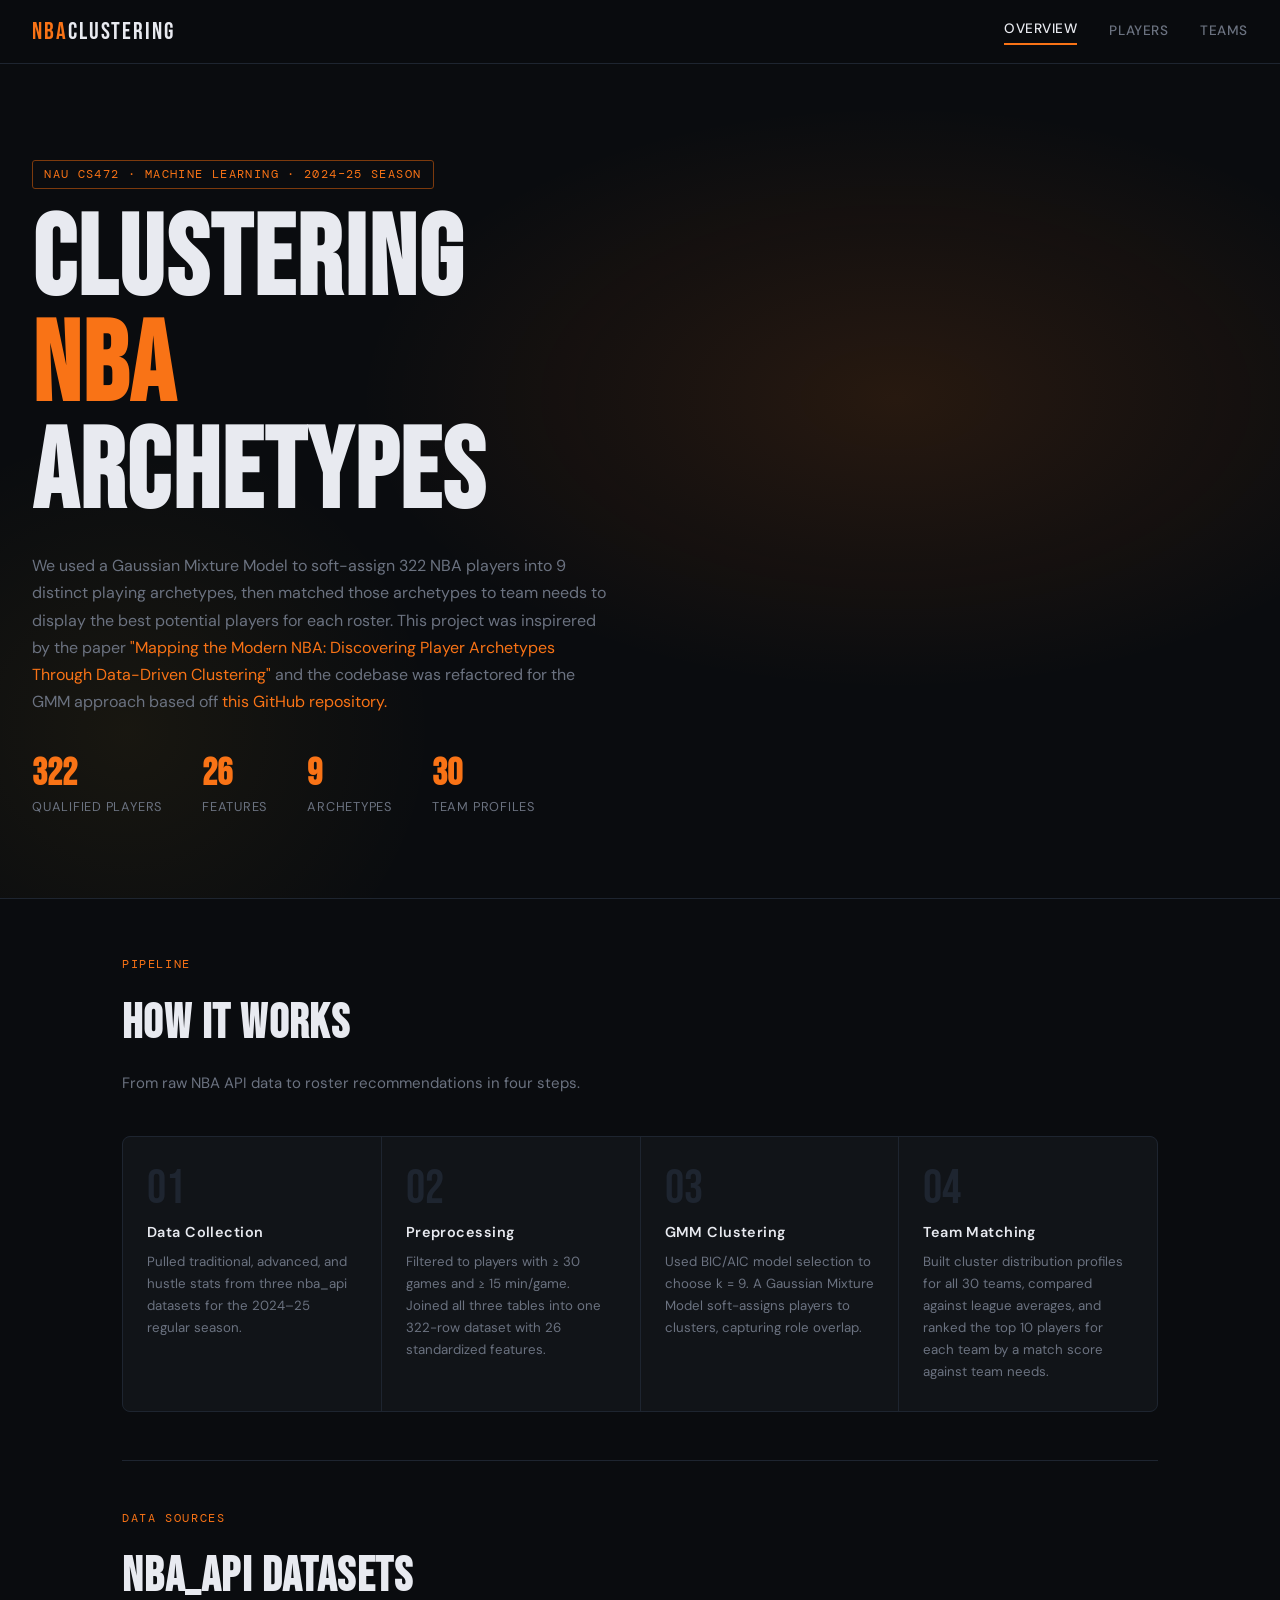
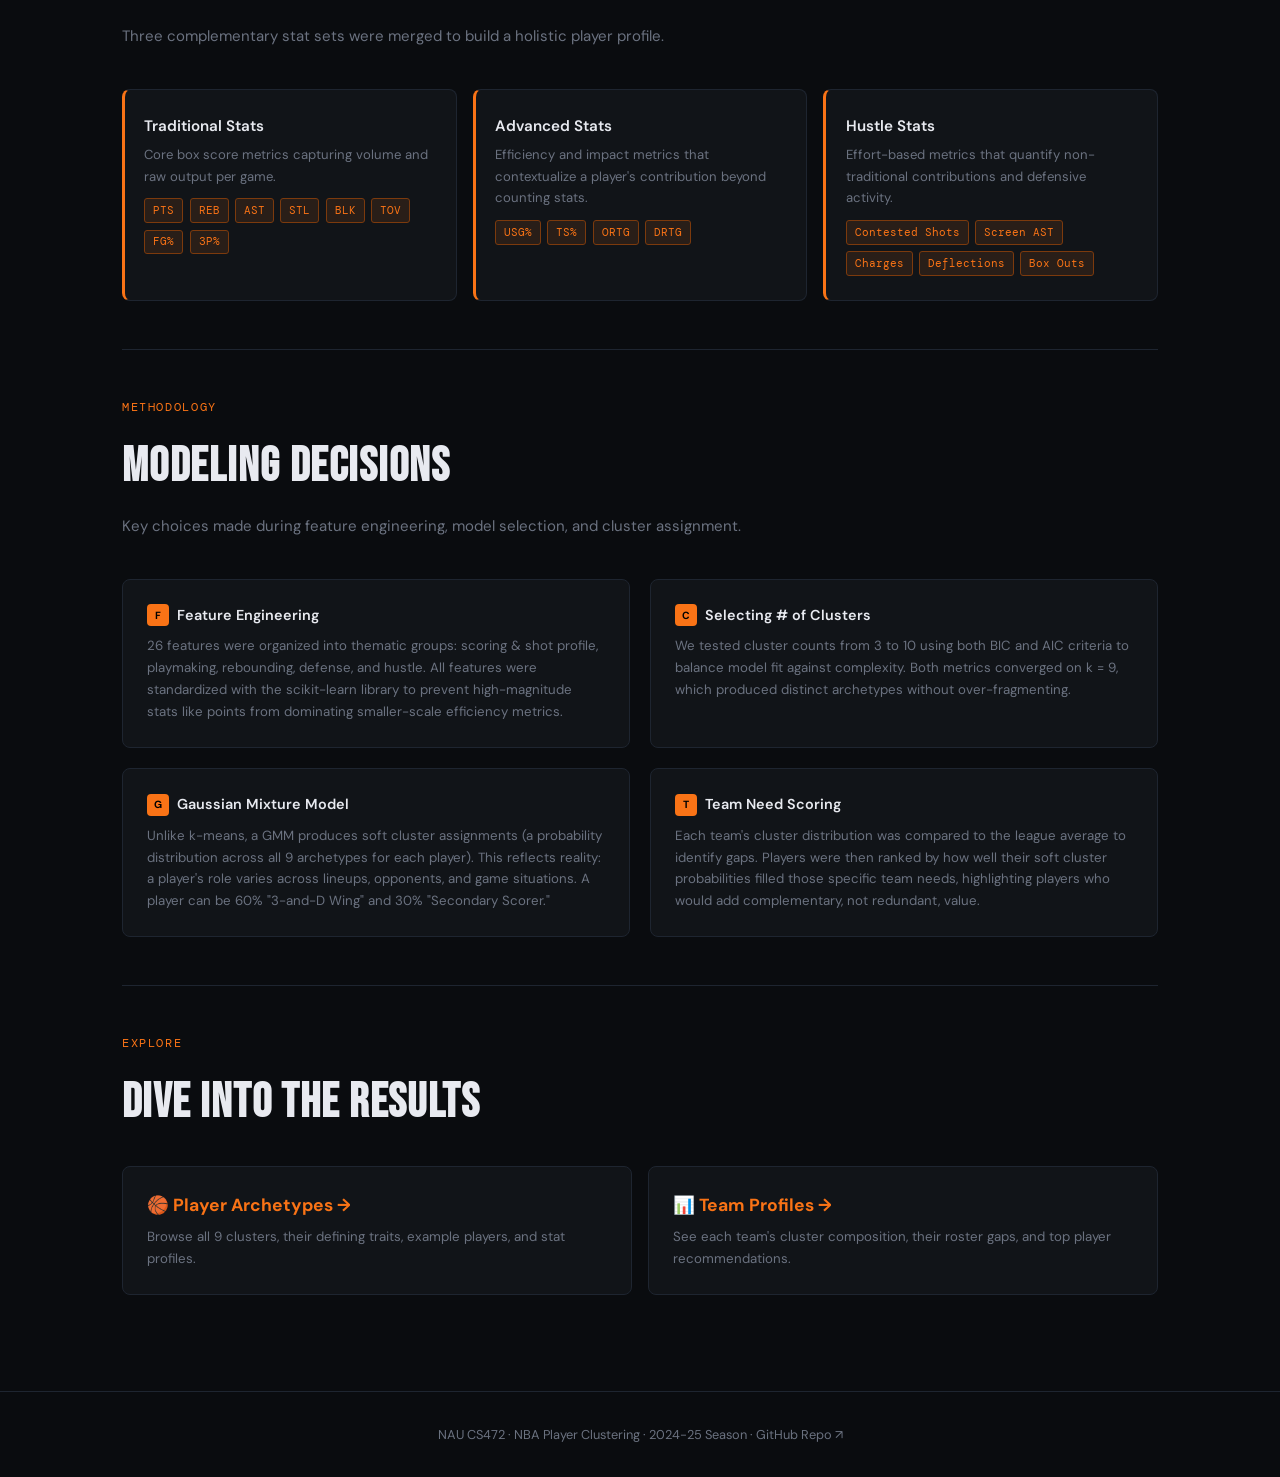
==== docs/index.html @ 8ed88660 "Added necessary GitHub pages .html files Added an index.html homepage breaking down our pipeline imp" ====
<!DOCTYPE html>
<html lang="en">

<head>
  <meta charset="UTF-8" />
  <meta name="viewport" content="width=device-width, initial-scale=1.0" />
  <title>NBA Player Clustering | NAU CS472</title>
  <link rel="stylesheet" href="style.css" />
</head>

<body>

  <!-- nav bar -->
  <nav>
    <div class="nav-logo">NBA<span>Clustering</span></div>
    <a href="index.html" class="active">Overview</a>
    <a href="players.html">Players</a>
    <a href="teams.html">Teams</a>
  </nav>

  <!-- header -->
  <section class="hero">
    <div class="hero-inner">
      <div class="hero-tag">NAU CS472 · Machine Learning · 2024–25 Season</div>
      <h1>Clustering<br><em>NBA</em><br>Archetypes</h1>
      <p class="hero-desc">
        We used a Gaussian Mixture Model to soft-assign 322 NBA players into
        9 distinct playing archetypes, then matched those archetypes to team
        needs to display the best potential players for each roster. This project
        was inspirered by the paper
        <a href="https://medium.com/@ccengiz/mapping-the-modern-nba-discovering-player-archetypes-through-data-driven-clustering-2452c295c3bc"
          target="_blank">
          "Mapping the Modern NBA: Discovering Player Archetypes Through Data-Driven Clustering"</a>
        and the codebase was refactored for the GMM approach based off
        <a href="https://github.com/CenkerCengiz/INST414/blob/main/M4.ipynb" target="_blank">
          this GitHub repository.</a>
      </p>
      <div class="hero-stats">
        <div class="hero-stat">
          <strong>322</strong>
          <span>Qualified Players</span>
        </div>
        <div class="hero-stat">
          <strong>26</strong>
          <span>Features</span>
        </div>
        <div class="hero-stat">
          <strong>9</strong>
          <span>Archetypes</span>
        </div>
        <div class="hero-stat">
          <strong>30</strong>
          <span>Team Profiles</span>
        </div>
      </div>
    </div>
  </section>

  <main class="page">

    <!-- data collection -->
    <div class="section-label">Pipeline</div>
    <h2 class="section-title">How It Works</h2>
    <p class="section-sub">
      From raw NBA API data to roster recommendations in four steps.
    </p>

    <div class="pipeline">
      <div class="pipeline-step">
        <div class="step-num">01</div>
        <h3>Data Collection</h3>
        <p>Pulled traditional, advanced, and hustle stats from three nba_api datasets for the 2024–25
          regular season.</p>
      </div>
      <div class="pipeline-step">
        <div class="step-num">02</div>
        <h3>Preprocessing</h3>
        <p>Filtered to players with ≥ 30 games and ≥ 15 min/game. Joined all three tables into one 322-row dataset with
          26 standardized features.</p>
      </div>
      <div class="pipeline-step">
        <div class="step-num">03</div>
        <h3>GMM Clustering</h3>
        <p>Used BIC/AIC model selection to choose k = 9. A Gaussian Mixture Model soft-assigns players to
          clusters, capturing role overlap.</p>
      </div>
      <div class="pipeline-step">
        <div class="step-num">04</div>
        <h3>Team Matching</h3>
        <p>Built cluster distribution profiles for all 30 teams, compared against league averages, and ranked
          the top 10 players for each team by a match score against team needs.</p>
      </div>
    </div>

    <hr class="divider" />

    <!-- api -->
    <div class="section-label">Data Sources</div>
    <h2 class="section-title">nba_api Datasets</h2>
    <p class="section-sub">Three complementary stat sets were merged to build a holistic player profile.</p>

    <div class="sources-grid">
      <div class="card source-card">
        <h3>Traditional Stats</h3>
        <p>Core box score metrics capturing volume and raw output per game.</p>
        <div class="tags">
          <span class="tag">PTS</span>
          <span class="tag">REB</span>
          <span class="tag">AST</span>
          <span class="tag">STL</span>
          <span class="tag">BLK</span>
          <span class="tag">TOV</span>
          <span class="tag">FG%</span>
          <span class="tag">3P%</span>
        </div>
      </div>
      <div class="card source-card">
        <h3>Advanced Stats</h3>
        <p>Efficiency and impact metrics that contextualize a player's contribution beyond counting stats.</p>
        <div class="tags">
          <span class="tag">USG%</span>
          <span class="tag">TS%</span>
          <span class="tag">ORTG</span>
          <span class="tag">DRTG</span>
        </div>
      </div>
      <div class="card source-card">
        <h3>Hustle Stats</h3>
        <p>Effort-based metrics that quantify non-traditional contributions and defensive activity.</p>
        <div class="tags">
          <span class="tag">Contested Shots</span>
          <span class="tag">Screen AST</span>
          <span class="tag">Charges</span>
          <span class="tag">Deflections</span>
          <span class="tag">Box Outs</span>
        </div>
      </div>
    </div>

    <hr class="divider" />

    <!-- modeling -->
    <div class="section-label">Methodology</div>
    <h2 class="section-title">Modeling Decisions</h2>
    <p class="section-sub">Key choices made during feature engineering, model selection, and cluster assignment.</p>

    <div class="method-grid">
      <div class="card method-card">
        <h3><span class="icon">F</span> Feature Engineering</h3>
        <p>
          26 features were organized into thematic groups: scoring & shot profile,
          playmaking, rebounding, defense, and hustle. All features were
          standardized with the scikit-learn library to prevent
          high-magnitude stats like points from dominating smaller-scale
          efficiency metrics.
        </p>
      </div>
      <div class="card method-card">
        <h3><span class="icon">C</span> Selecting # of Clusters</h3>
        <p>
          We tested cluster counts from 3 to 10 using both BIC and AIC criteria
          to balance model fit against complexity. Both metrics converged
          on k = 9, which produced distinct archetypes without
          over-fragmenting.
        </p>
      </div>
      <div class="card method-card">
        <h3><span class="icon">G</span> Gaussian Mixture Model</h3>
        <p>
          Unlike k-means, a GMM produces soft cluster assignments (a probability
          distribution across all 9 archetypes for each player). This reflects
          reality: a player's role varies across lineups, opponents, and game
          situations. A player can be 60% "3-and-D Wing" and 30% "Secondary Scorer."
        </p>
      </div>
      <div class="card method-card">
        <h3><span class="icon">T</span> Team Need Scoring</h3>
        <p>
          Each team's cluster distribution was compared to the league average to
          identify gaps. Players were then ranked by how well their soft cluster
          probabilities filled those specific team needs, highlighting players who
          would add complementary, not redundant, value.
        </p>
      </div>
    </div>

    <hr class="divider" />

    <!-- other pages -->
    <div class="section-label">Explore</div>
    <h2 class="section-title">Dive Into the Results</h2>
    <div class="sources-grid" style="margin-top:1.5rem;">
      <a href="players.html" style="text-decoration:none;">
        <div class="card" style="cursor:pointer;">
          <h3 style="margin-bottom:.4rem;">🏀 Player Archetypes →</h3>
          <p style="font-size:.83rem;color:var(--muted);">
            Browse all 9 clusters, their defining traits, example players, and stat profiles.
          </p>
        </div>
      </a>
      <a href="teams.html" style="text-decoration:none;">
        <div class="card" style="cursor:pointer;">
          <h3 style="margin-bottom:.4rem;">📊 Team Profiles →</h3>
          <p style="font-size:.83rem;color:var(--muted);">
            See each team's cluster composition, their roster gaps, and top player recommendations.
          </p>
        </div>
      </a>
    </div>

  </main>

  <footer>
    NAU CS472 · NBA Player Clustering · 2024-25 Season ·
    <a href="https://github.com/dr3w-mg/CS472-NBA-Clustering" target="_blank">GitHub Repo ↗</a>
  </footer>

</body>

</html>
---- docs/style.css ----
@import url('https://fonts.googleapis.com/css2?family=Bebas+Neue&family=DM+Sans:wght@300;400;500;600&family=DM+Mono:wght@400;500&display=swap');

/* constants */
:root {
  --bg: #0a0c0f;
  --bg-card: #111418;
  --bg-hover: #181d24;
  --border: #1e2530;
  --orange: #f97316;
  --orange-dim: #7c3a0d;
  --gold: #fbbf24;
  --purple: #6f24fb;
  --teal: #24c9fb;
  --text: #e8eaf0;
  --muted: #6b7280;
  --subtle: #374151;
  --nav-h: 64px;
}

/* reset */
*,
*::before,
*::after {
  box-sizing: border-box;
  margin: 0;
  padding: 0;
}

html {
  scroll-behavior: smooth;
}

body {
  background: var(--bg);
  color: var(--text);
  font-family: 'DM Sans', sans-serif;
  font-size: 15px;
  line-height: 1.65;
  min-height: 100vh;
}

a {
  color: var(--orange);
  text-decoration: none;
}

a:hover {
  text-decoration: underline;
}

img {
  max-width: 100%;
  display: block;
}

/* nav bar */
nav {
  position: sticky;
  top: 0;
  z-index: 100;
  height: var(--nav-h);
  background: rgba(10, 12, 15, 0.92);
  backdrop-filter: blur(12px);
  border-bottom: 1px solid var(--border);
  display: flex;
  align-items: center;
  padding: 0 2rem;
  gap: 2rem;
}

.nav-logo {
  font-family: 'Bebas Neue', sans-serif;
  font-size: 1.5rem;
  letter-spacing: .08em;
  color: var(--orange);
  white-space: nowrap;
  margin-right: auto;
}

.nav-logo span {
  color: var(--text);
}

nav a {
  font-size: .85rem;
  font-weight: 500;
  letter-spacing: .04em;
  color: var(--muted);
  text-transform: uppercase;
  transition: color .2s;
}

nav a:hover,
nav a.active {
  color: var(--text);
  text-decoration: none;
}

nav a.active {
  border-bottom: 2px solid var(--orange);
  padding-bottom: 2px;
}

.nav-csv {
  margin-left: auto;
  display: flex;
  gap: .75rem;
}

.csv-btn {
  font-family: 'DM Mono', monospace;
  font-size: .72rem;
  background: transparent;
  border: 1px solid var(--border);
  color: var(--muted);
  padding: .3rem .7rem;
  border-radius: 4px;
  transition: all .2s;
}

.csv-btn:hover {
  border-color: var(--orange);
  color: var(--orange);
  text-decoration: none;
}

/* header */
.hero {
  position: relative;
  padding: 6rem 2rem 5rem;
  overflow: hidden;
  border-bottom: 1px solid var(--border);
}

.hero::before {
  content: '';
  position: absolute;
  inset: 0;
  background:
    radial-gradient(ellipse 60% 50% at 70% 40%, rgba(249, 115, 22, .12) 0%, transparent 70%),
    radial-gradient(ellipse 40% 60% at 10% 80%, rgba(251, 191, 36, .06) 0%, transparent 60%);
  pointer-events: none;
}

.hero-inner {
  max-width: 900px;
  position: relative;
}

.hero-tag {
  display: inline-block;
  font-family: 'DM Mono', monospace;
  font-size: .72rem;
  letter-spacing: .12em;
  color: var(--orange);
  text-transform: uppercase;
  border: 1px solid var(--orange-dim);
  padding: .25rem .7rem;
  border-radius: 3px;
  margin-bottom: 1.25rem;
}

.hero h1 {
  font-family: 'Bebas Neue', sans-serif;
  font-size: clamp(3.5rem, 9vw, 7rem);
  line-height: .95;
  letter-spacing: .02em;
  color: var(--text);
  margin-bottom: 1.5rem;
}

.hero h1 em {
  font-style: normal;
  color: var(--orange);
}

.hero-desc {
  max-width: 580px;
  color: var(--muted);
  font-size: 1rem;
  line-height: 1.7;
  margin-bottom: 2.5rem;
}

.hero-stats {
  display: flex;
  gap: 2.5rem;
  flex-wrap: wrap;
}

.hero-stat strong {
  display: block;
  font-family: 'Bebas Neue', sans-serif;
  font-size: 2.4rem;
  color: var(--orange);
  line-height: 1;
}

.hero-stat span {
  font-size: .8rem;
  color: var(--muted);
  text-transform: uppercase;
  letter-spacing: .06em;
}

/* page layout */
.page {
  max-width: 1100px;
  margin: 0 auto;
  padding: 3.5rem 2rem 6rem;
}

.section-label {
  font-family: 'DM Mono', monospace;
  font-size: .72rem;
  letter-spacing: .14em;
  color: var(--orange);
  text-transform: uppercase;
  margin-bottom: .6rem;
}

.section-title {
  font-family: 'Bebas Neue', sans-serif;
  font-size: clamp(2rem, 4vw, 3rem);
  letter-spacing: .03em;
  margin-bottom: .5rem;
}

.section-sub {
  color: var(--muted);
  max-width: 620px;
  margin-bottom: 2.5rem;
}

/* cards */
.card {
  background: var(--bg-card);
  border: 1px solid var(--border);
  border-radius: 8px;
  padding: 1.5rem;
  transition: border-color .2s, background .2s;
}

.card:hover {
  border-color: var(--subtle);
  background: var(--bg-hover);
}

/* pipeline steps */
.pipeline {
  display: grid;
  grid-template-columns: repeat(auto-fit, minmax(220px, 1fr));
  gap: 1px;
  background: var(--border);
  border: 1px solid var(--border);
  border-radius: 8px;
  overflow: hidden;
  margin-top: 2rem;
}

.pipeline-step {
  background: var(--bg-card);
  padding: 1.75rem 1.5rem;
  transition: background .2s;
}

.pipeline-step:hover {
  background: var(--bg-hover);
}

.step-num {
  font-family: 'Bebas Neue', sans-serif;
  font-size: 3rem;
  color: var(--border);
  line-height: 1;
  margin-bottom: .5rem;
}

.pipeline-step h3 {
  font-size: .9rem;
  font-weight: 600;
  letter-spacing: .03em;
  margin-bottom: .4rem;
}

.pipeline-step p {
  font-size: .83rem;
  color: var(--muted);
}

/* api sources */
.sources-grid {
  display: grid;
  grid-template-columns: repeat(auto-fit, minmax(260px, 1fr));
  gap: 1rem;
  margin-top: 2rem;
}

.source-card {
  border-left: 3px solid var(--orange);
  padding-left: 1.2rem;
}

.source-card h3 {
  font-size: .95rem;
  font-weight: 600;
  margin-bottom: .3rem;
}

.source-card p {
  font-size: .82rem;
  color: var(--muted);
}

.source-card .tags {
  display: flex;
  flex-wrap: wrap;
  gap: .4rem;
  margin-top: .7rem;
}

.tag {
  font-family: 'DM Mono', monospace;
  font-size: .68rem;
  background: rgba(249, 115, 22, .1);
  color: var(--orange);
  border: 1px solid var(--orange-dim);
  padding: .15rem .5rem;
  border-radius: 3px;
}

/* methodology grid */
.method-grid {
  display: grid;
  grid-template-columns: 1fr 1fr;
  gap: 1.25rem;
  margin-top: 2rem;
}

@media (max-width: 640px) {
  .method-grid {
    grid-template-columns: 1fr;
  }
}

.method-card h3 {
  font-size: .9rem;
  font-weight: 600;
  margin-bottom: .5rem;
  display: flex;
  align-items: center;
  gap: .5rem;
}

.method-card h3 .icon {
  width: 22px;
  height: 22px;
  background: var(--orange);
  border-radius: 4px;
  display: flex;
  align-items: center;
  justify-content: center;
  font-size: .65rem;
  color: #000;
  font-weight: 700;
}

.method-card p {
  font-size: .83rem;
  color: var(--muted);
}

/* player cluster grid */
.cluster-grid {
  display: grid;
  grid-template-columns: repeat(auto-fill, minmax(300px, 1fr));
  gap: 1rem;
}

.cluster-card {
  position: relative;
  overflow: hidden;
}

.cluster-card::after {
  content: attr(data-num);
  position: absolute;
  top: -10px;
  right: 10px;
  font-family: 'Bebas Neue', sans-serif;
  font-size: 5rem;
  color: rgba(255, 255, 255, .03);
  line-height: 1;
  pointer-events: none;
}

.cluster-header {
  display: flex;
  align-items: flex-start;
  gap: 1rem;
  margin-bottom: 1rem;
}

.cluster-num {
  flex-shrink: 0;
  width: 36px;
  height: 36px;
  border-radius: 50%;
  background: var(--orange);
  color: #000;
  font-family: 'Bebas Neue', sans-serif;
  font-size: 1.1rem;
  display: flex;
  align-items: center;
  justify-content: center;
}

.cluster-title {
  font-weight: 600;
  font-size: .95rem;
}

.cluster-sub {
  font-size: .78rem;
  color: var(--muted);
}

.cluster-traits {
  display: flex;
  flex-wrap: wrap;
  gap: .4rem;
  margin-bottom: 1rem;
}

.trait {
  font-size: .72rem;
  background: rgba(255, 255, 255, .05);
  border: 1px solid var(--border);
  color: var(--muted);
  padding: .15rem .55rem;
  border-radius: 3px;
}

.cluster-bar-row {
  margin-bottom: .45rem;
}

.cluster-bar-label {
  display: flex;
  justify-content: space-between;
  font-size: .75rem;
  color: var(--muted);
  margin-bottom: .2rem;
}

.cluster-bar-track {
  height: 4px;
  background: var(--border);
  border-radius: 99px;
  overflow: hidden;
}

.cluster-bar-fill {
  height: 100%;
  background: var(--orange);
  border-radius: 99px;
  transition: width .6s ease;
}

.cluster-bar-fill.gold {
  background: var(--gold);
}

.cluster-bar-fill.teal {
  background: var(--teal);
}

.cluster-bar-fill.purple {
  background: var(--purple);
}

.cluster-players {
  margin-top: 1rem;
  padding-top: 1rem;
  border-top: 1px solid var(--border);
}

.cluster-players-label {
  font-size: .7rem;
  letter-spacing: .08em;
  text-transform: uppercase;
  color: var(--muted);
  margin-bottom: .5rem;
  font-family: 'DM Mono', monospace;
}

.player-pill {
  display: inline-block;
  font-size: .78rem;
  color: var(--text);
  background: var(--bg);
  border: 1px solid var(--border);
  padding: .2rem .6rem;
  border-radius: 4px;
  margin: .2rem .2rem 0 0;
}

/* team grid */
.team-intro {
  display: grid;
  grid-template-columns: 1fr 1fr;
  gap: 1.25rem;
  margin-bottom: 2.5rem;
}

@media (max-width: 640px) {
  .team-intro {
    grid-template-columns: 1fr;
  }
}

.dist-bar {
  margin-bottom: .6rem;
}

.dist-label {
  display: flex;
  justify-content: space-between;
  font-size: .75rem;
  color: var(--muted);
  margin-bottom: .25rem;
}

.dist-track {
  height: 6px;
  background: var(--border);
  border-radius: 99px;
  overflow: hidden;
  display: flex;
  gap: 1px;
}

.dist-seg {
  height: 100%;
}

/* recommendations table */
.rec-table-wrap {
  overflow-x: auto;
  margin-top: 2rem;
}

table {
  width: 100%;
  border-collapse: collapse;
  font-size: .83rem;
}

thead th {
  text-align: left;
  font-family: 'DM Mono', monospace;
  font-size: .7rem;
  letter-spacing: .1em;
  text-transform: uppercase;
  color: var(--muted);
  border-bottom: 1px solid var(--border);
  padding: .6rem 1rem;
}

tbody tr {
  border-bottom: 1px solid var(--border);
  transition: background .15s;
}

tbody tr:hover {
  background: var(--bg-hover);
}

tbody td {
  padding: .65rem 1rem;
}

.match-score {
  display: inline-block;
  font-family: 'DM Mono', monospace;
  font-size: .78rem;
  font-weight: 550;
  padding: .15rem .55rem;
  border-radius: 3px;
}

.match {
  color: #e8eaf0;
  font-size: .78rem;
}

/* footer */
footer {
  border-top: 1px solid var(--border);
  padding: 2rem;
  text-align: center;
  font-size: .8rem;
  color: var(--muted);
}

footer a {
  color: var(--muted);
}

footer a:hover {
  color: var(--orange);
}

/* divider */
.divider {
  border: none;
  border-top: 1px solid var(--border);
  margin: 3rem 0;
}

/* responsive nav */
@media (max-width: 600px) {
  .nav-csv {
    display: none;
  }

  .hero-stats {
    gap: 1.5rem;
  }
}
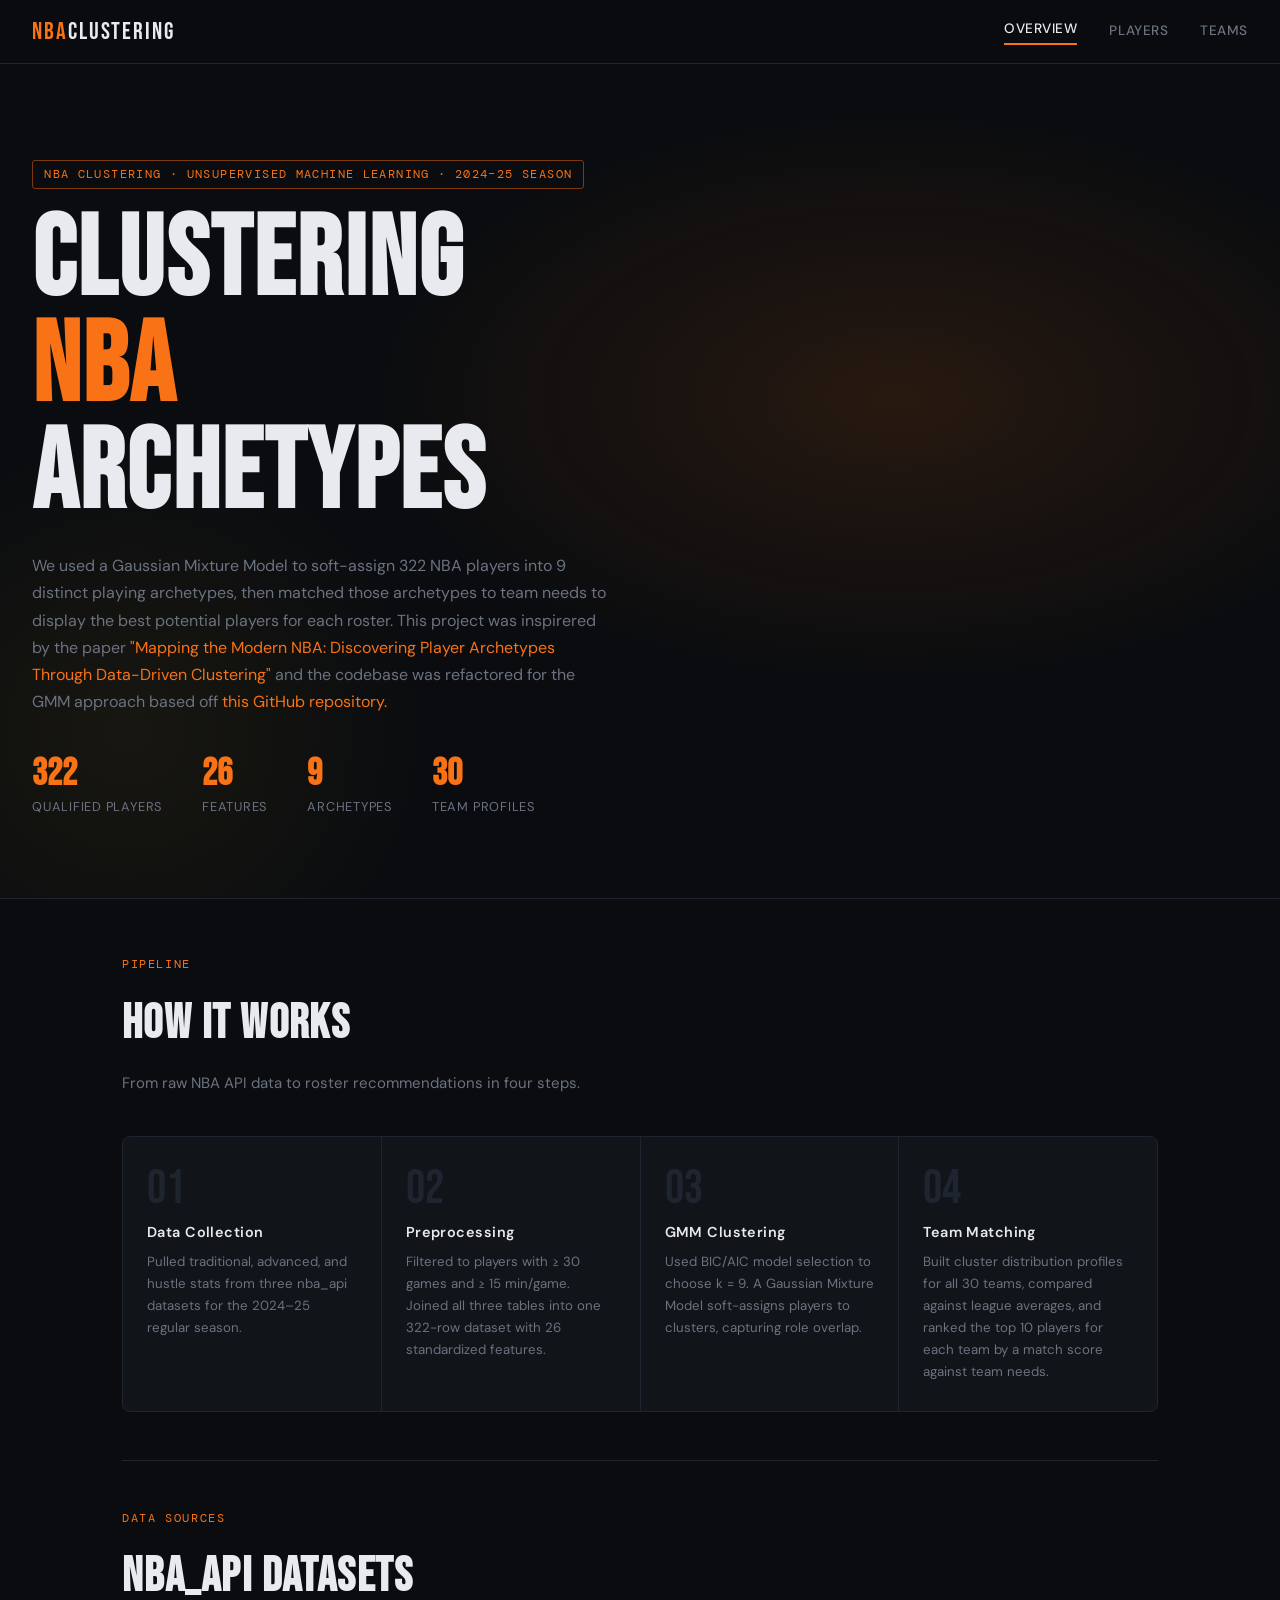
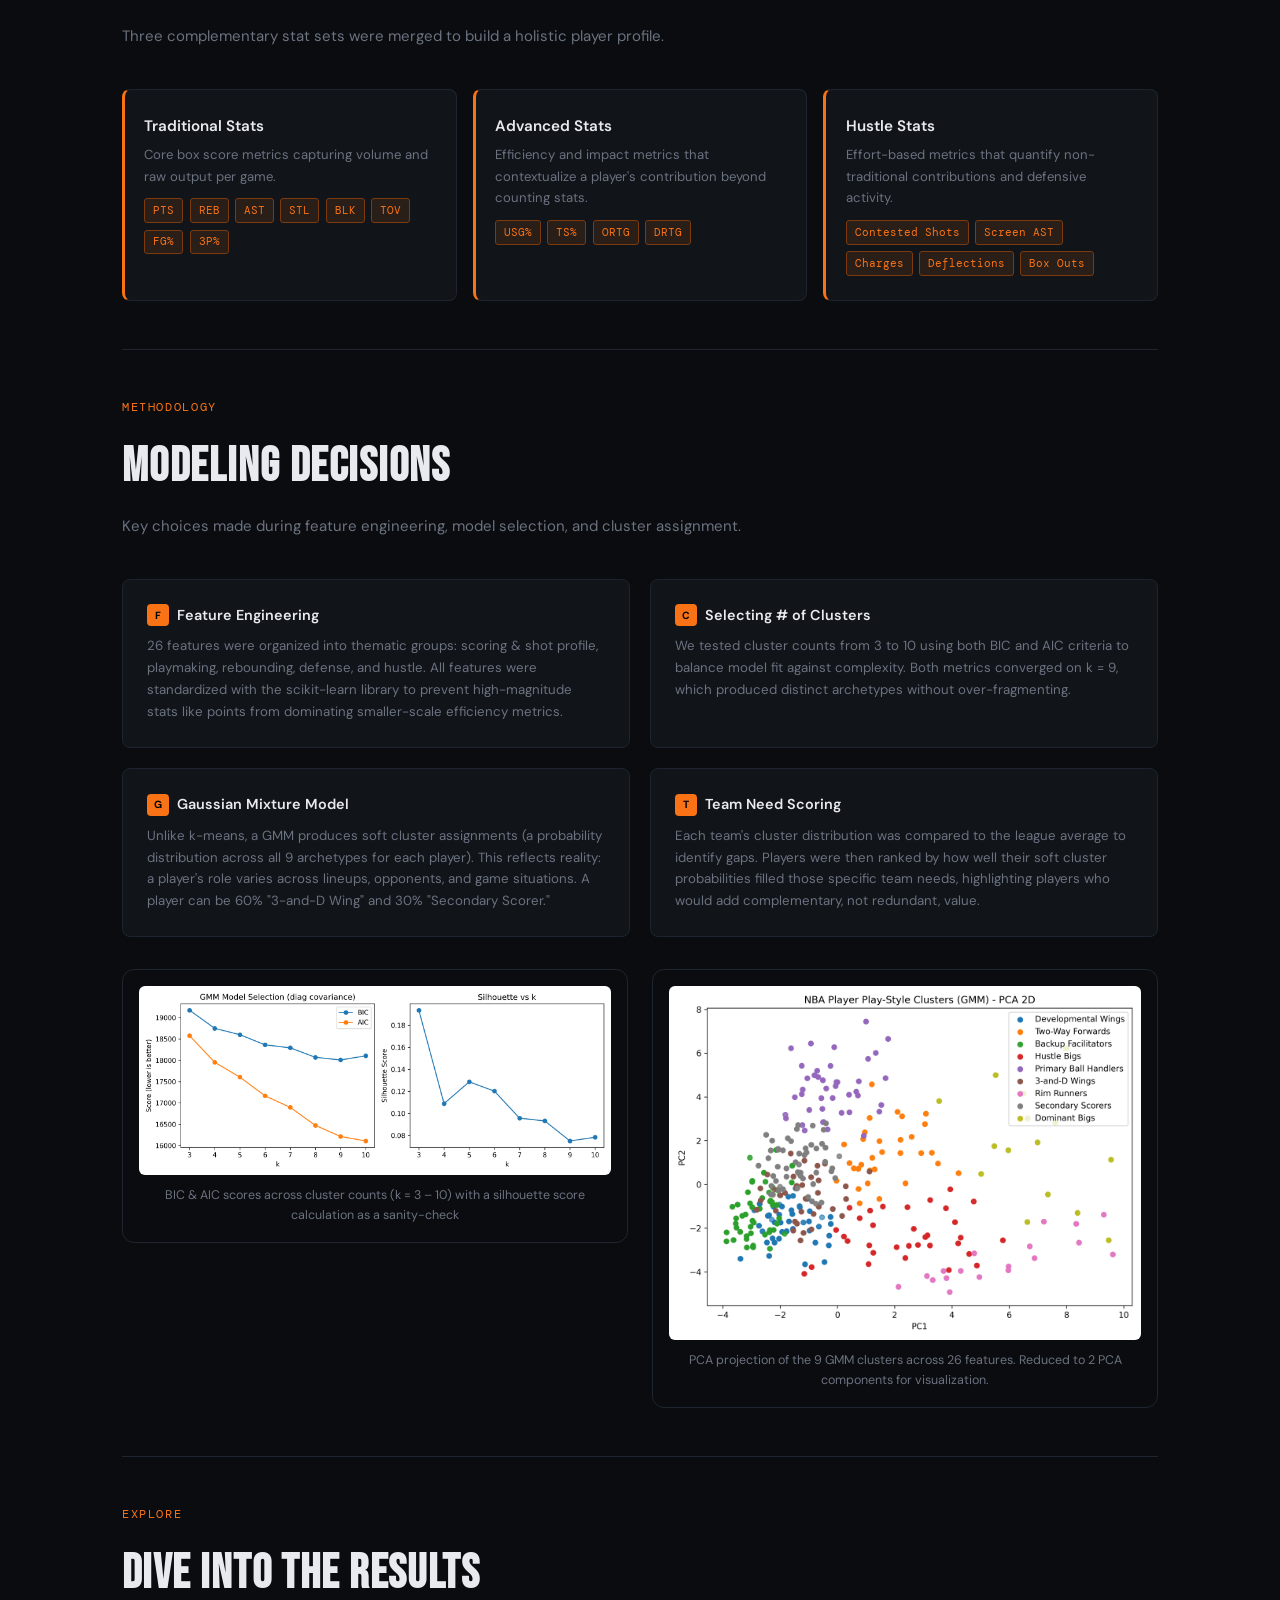
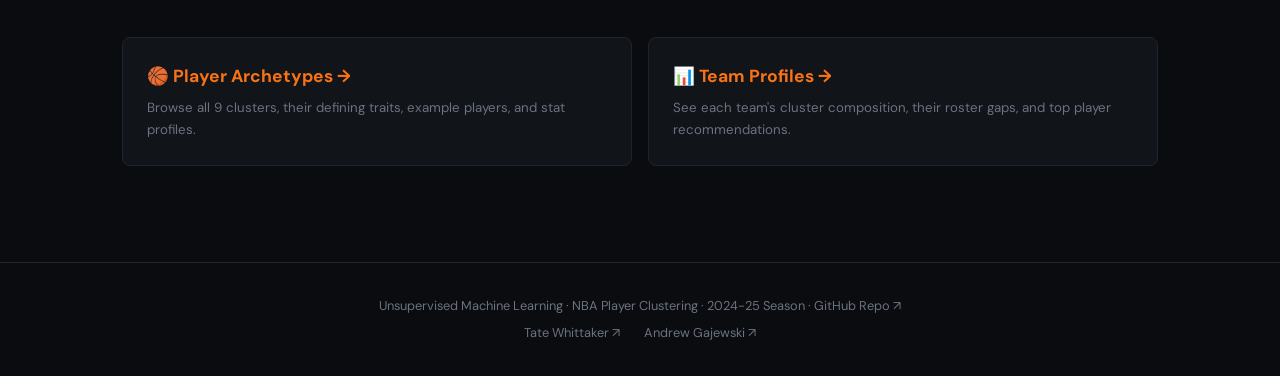
==== commit 8c022012: "Updated files In index.html, removed all instances of NAU CS 472. Added the BIC/AIC and PCA graphs. " ====
--- a/docs/index.html
+++ b/docs/index.html
@@ -4,7 +4,7 @@
 <head>
   <meta charset="UTF-8" />
   <meta name="viewport" content="width=device-width, initial-scale=1.0" />
-  <title>NBA Player Clustering | NAU CS472</title>
+  <title>NBA Player Clustering | Unsupervised Machine Learning</title>
   <link rel="stylesheet" href="style.css" />
 </head>
 
@@ -21,7 +21,7 @@
   <!-- header -->
   <section class="hero">
     <div class="hero-inner">
-      <div class="hero-tag">NAU CS472 · Machine Learning · 2024–25 Season</div>
+      <div class="hero-tag">NBA Clustering · Unsupervised Machine Learning · 2024–25 Season</div>
       <h1>Clustering<br><em>NBA</em><br>Archetypes</h1>
       <p class="hero-desc">
         We used a Gaussian Mixture Model to soft-assign 322 NBA players into
@@ -184,6 +184,21 @@
       </div>
     </div>
 
+    <div class="model-images">
+      <figure>
+        <img src="/Graphs/k_selection_gmm.png" alt="BIC/AIC model selection chart" />
+        <figcaption>BIC & AIC scores across cluster counts (k = 3 – 10) with a
+          silhouette score calculation as a sanity-check
+        </figcaption>
+      </figure>
+      <figure>
+        <img src="/Graphs/nba_clusters_gmm_pca.png" alt="PCA cluster visualization" />
+        <figcaption>PCA projection of the 9 GMM clusters across 26 features. Reduced
+          to 2 PCA components for visualization.
+        </figcaption>
+      </figure>
+    </div>
+
     <hr class="divider" />
 
     <!-- other pages -->
@@ -211,8 +226,12 @@
   </main>
 
   <footer>
-    NAU CS472 · NBA Player Clustering · 2024-25 Season ·
+    Unsupervised Machine Learning · NBA Player Clustering · 2024-25 Season ·
     <a href="https://github.com/dr3w-mg/CS472-NBA-Clustering" target="_blank">GitHub Repo ↗</a>
+    <div class="footer-names">
+      <a href="https://www.linkedin.com/in/tate-whittaker-1885393a6/" target="_blank">Tate Whittaker ↗</a>
+      <a href="https://www.linkedin.com/in/andrew-gajewski-2046b8279/" target="_blank">Andrew Gajewski ↗</a>
+    </div>
   </footer>
 
 </body>
--- a/docs/style.css
+++ b/docs/style.css
@@ -627,4 +627,50 @@
   .hero-stats {
     gap: 1.5rem;
   }
+}
+
+/* graphs */
+.model-images {
+  display: flex;
+  justify-content: center;
+  align-items: flex-start;
+  gap: 1.5rem;
+  margin-top: 2rem;
+  flex-wrap: wrap;
+}
+
+.model-images figure {
+  flex: 1;
+  min-width: 280px;
+  margin: 0;
+  background: var(--card-bg);
+  border: 1px solid var(--border);
+  border-radius: 12px;
+  padding: 1rem;
+  display: flex;
+  flex-direction: column;
+  align-items: center;
+}
+
+.model-images figure img {
+  max-width: 100%;
+  height: auto;
+  border-radius: 6px;
+  display: block;
+}
+
+.model-images figcaption {
+  margin-top: 0.6rem;
+  font-size: 0.78rem;
+  color: var(--muted);
+  text-align: center;
+}
+
+/* footer names */
+.footer-names {
+  margin-top: 0.4rem;
+  display: flex;
+  justify-content: center;
+  gap: 1.5rem;
+  font-size: 0.8rem;
 }
